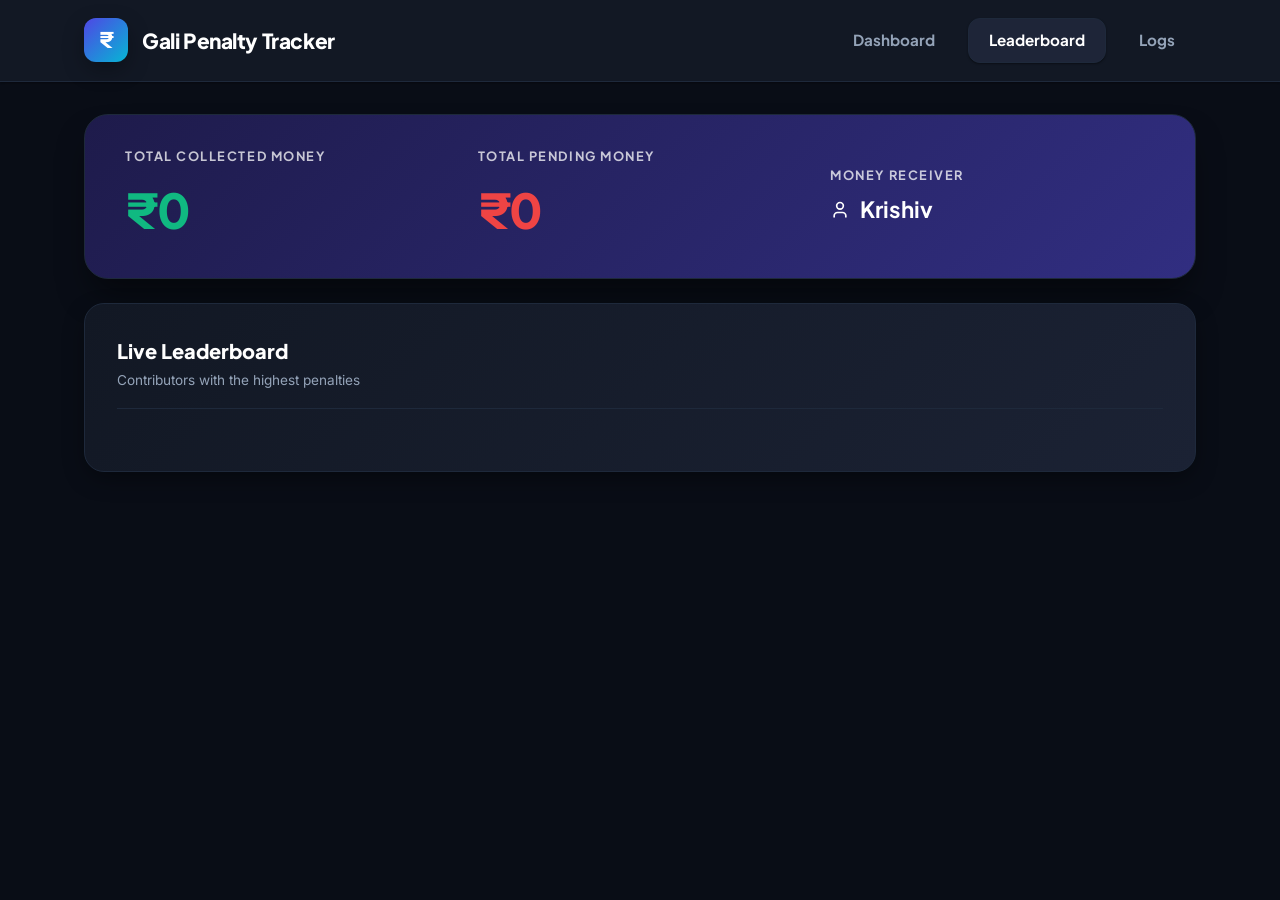
==== static/leaderboard.html @ d00251c5 "Initial commit" ====
<!DOCTYPE html>
<html lang="en" data-theme="light">
<head>
    <meta charset="UTF-8">
    <meta name="viewport" content="width=device-width, initial-scale=1.0">
    <meta http-equiv="Cache-Control" content="no-cache, no-store, must-revalidate" />
    <meta http-equiv="Pragma" content="no-cache" />
    <meta http-equiv="Expires" content="0" />
    <title>Leaderboard - Bad Word Penalty Tracker</title>
    <link rel="preconnect" href="https://fonts.googleapis.com">
    <link rel="preconnect" href="https://fonts.gstatic.com" crossorigin>
    <link href="https://fonts.googleapis.com/css2?family=Inter:wght@300;400;500;600;700&family=Outfit:wght@400;500;600;700&display=swap" rel="stylesheet">
    <link rel="stylesheet" href="style.css">
</head>
<body>

    <!-- Top Navigation -->
    <nav class="top-nav">
        <div class="container flex-between">
            <div class="brand">
                <div class="logo-circle">₹</div>
                <h1 class="brand-title">Gali Penalty Tracker</h1>
            </div>
            <div class="nav-links">
                <a href="index.html" class="nav-link">Dashboard</a>
                <a href="leaderboard.html" class="nav-link active">Leaderboard</a>
                <a href="transactions.html" class="nav-link">Logs</a>
            </div>
        </div>
    </nav>

    <main class="container" style="margin-top: 32px;">
        <!-- Financial Summary card -->
        <div class="summary-card" style="margin-top: 0; margin-bottom: 24px;">
            <div class="summary-item">
                <h4>Total Collected Money</h4>
                <div class="amount" id="totalCollectedText" style="color: #10b981;">₹0</div>
            </div>
            <div class="summary-item">
                <h4>Total Pending Money</h4>
                <div class="amount" id="totalPendingText" style="color: #ef4444;">₹0</div>
            </div>
            <div class="summary-item">
                <h4>Money Receiver</h4>
                <div class="receiver-name">
                    <svg xmlns="http://www.w3.org/2000/svg" width="20" height="20" viewBox="0 0 24 24" fill="none" stroke="currentColor" stroke-width="2">
                        <path d="M19 21v-2a4 4 0 0 0-4-4H9a4 4 0 0 0-4 4v2"/>
                        <circle cx="12" cy="7" r="4"/>
                    </svg>
                    <span>Krishiv</span>
                </div>
            </div>
        </div>

        <!-- Leaderboard card view -->
        <div class="card">
            <div class="card-header">
                <div>
                    <h3 class="card-title">Live Leaderboard</h3>
                    <p class="card-subtitle">Contributors with the highest penalties</p>
                </div>
            </div>
            <div class="leaderboard-list" id="leaderboardList">
                <!-- Dynamically populated via script -->
            </div>
        </div>
    </main>

    <script>
        async function fetchLeaderboard() {
            try {
                const res = await fetch('/api/members');
                const members = await res.json();
                renderLeaderboard(members);
            } catch (e) {
                console.error(e);
            }
        }

        function renderLeaderboard(members) {
            // Sort live data by Total Incurred Penalty (totalFine + paidFine) DESC
            members.sort((a, b) => {
                const totalA = (a.totalFine || 0) + (a.paidFine || 0);
                const totalB = (b.totalFine || 0) + (b.paidFine || 0);
                if (totalB !== totalA) {
                    return totalB - totalA;
                }
                return (b.violations || 0) - (a.violations || 0);
            });

            let totalPending = 0;
            let totalCollected = 0;
            members.forEach(m => {
                totalPending += (m.totalFine || 0);
                totalCollected += (m.paidFine || 0);
            });

            document.getElementById('totalPendingText').textContent = `₹${totalPending}`;
            document.getElementById('totalCollectedText').textContent = `₹${totalCollected}`;

            const list = document.getElementById('leaderboardList');
            list.innerHTML = '';
            
            const maxIncurred = Math.max(...members.map(m => (m.totalFine || 0) + (m.paidFine || 0)), 1);

            members.forEach((m, idx) => {
                const rank = idx + 1;
                let badgeClass = '';
                if (rank === 1) badgeClass = 'top-1';
                else if (rank === 2) badgeClass = 'top-2';
                else if (rank === 3) badgeClass = 'top-3';

                const totalIncurred = (m.totalFine || 0) + (m.paidFine || 0);
                const progressPercent = Math.min((totalIncurred / maxIncurred) * 100, 100);

                const html = `
                    <div class="leaderboard-item" style="flex-direction: column; align-items: stretch; gap: 12px;">
                        <div style="display: flex; align-items: center; gap: 16px; width: 100%;">
                            <div class="rank-badge ${badgeClass}">${rank}</div>
                            <div class="member-info">
                                <div class="member-name-row">
                                    <span class="member-name">${m.name}</span>
                                    <span class="member-fines" style="font-size: 0.9rem;">
                                        <strong style="color: var(--text-primary); margin-right: 12px;">Total Penalty: ₹${totalIncurred}</strong>
                                        <span style="color: #ef4444; margin-right: 8px;">Pending: ₹${m.totalFine || 0}</span>
                                        <span style="color: #10b981;">Paid: ₹${m.paidFine || 0}</span>
                                    </span>
                                </div>
                                <div class="progress-bar-container">
                                    <div class="progress-bar" style="width: ${progressPercent}%"></div>
                                </div>
                                <div style="font-size: 0.82rem; color: var(--text-secondary); margin-top: 4px; display: flex; gap: 16px; align-items: center; justify-content: space-between; flex-wrap: wrap;">
                                    <div style="display: flex; gap: 16px;">
                                        <span>${m.violations || 0} violation${m.violations === 1 ? '' : 's'}</span>
                                    </div>
                                </div>
                            </div>
                        </div>
                    </div>
                `;
                list.insertAdjacentHTML('beforeend', html);
            });
        }

        window.addEventListener('load', () => {
            fetchLeaderboard();
            setInterval(fetchLeaderboard, 2000);
        });
    </script>
</body>
</html>
---- static/style.css ----
@import url('https://fonts.googleapis.com/css2?family=Inter:wght@300;400;500;600;700&family=Outfit:wght@400;500;600;700&family=Plus+Jakarta+Sans:wght@400;500;600;700;800&display=swap');

:root {
    --bg-body: #090d16;
    --bg-card: #121824;
    --bg-card-hover: #1e2538;
    --bg-sidebar: #121824;
    --text-primary: #ffffff;
    --text-secondary: #94a3b8;
    --text-muted: #64748b;
    --accent-primary: #4f46e5;
    --accent-primary-hover: #4338ca;
    --accent-secondary: #06b6d4;
    --border-color: #1e293b;
    --input-bg: #1e263d;
    --shadow-sm: 0 1px 2px 0 rgba(0, 0, 0, 0.4);
    --shadow-md: 0 8px 24px -4px rgba(0, 0, 0, 0.45);
    --shadow-lg: 0 20px 32px -8px rgba(0, 0, 0, 0.5);
    --badge-top-1: #f59e0b;
    --badge-top-2: #94a3b8;
    --badge-top-3: #d97706;
    --gradient-accent: linear-gradient(135deg, #4f46e5, #06b6d4);
    --gradient-header: linear-gradient(135deg, #1e1b4b, #312e81);
    --gradient-card: linear-gradient(135deg, #121824, #1b2234);
}

* {
    box-sizing: border-box;
    margin: 0;
    padding: 0;
    transition: background-color 0.25s ease, color 0.25s ease, border-color 0.25s ease, transform 0.2s ease;
}

body {
    font-family: 'Inter', sans-serif;
    background-color: var(--bg-body);
    color: var(--text-primary);
    min-height: 100vh;
    display: flex;
    flex-direction: column;
    padding-bottom: 60px;
    line-height: 1.5;
}

h1, h2, h3, h4 {
    font-family: 'Plus Jakarta Sans', sans-serif;
    font-weight: 700;
}

.container {
    width: 100%;
    max-width: 1160px;
    margin: 0 auto;
    padding: 0 24px;
}

.flex-between {
    display: flex;
    align-items: center;
    justify-content: space-between;
}

/* Nav styles */
.top-nav {
    background-color: #121824;
    border-bottom: 1px solid var(--border-color);
    padding: 18px 0;
    position: sticky;
    top: 0;
    z-index: 50;
    box-shadow: var(--shadow-sm);
}

.brand {
    display: flex;
    align-items: center;
    gap: 14px;
}

.logo-circle {
    width: 44px;
    height: 44px;
    border-radius: 12px;
    background: var(--gradient-accent);
    display: flex;
    align-items: center;
    justify-content: center;
    color: #ffffff;
    font-weight: 800;
    font-family: 'Plus Jakarta Sans', sans-serif;
    font-size: 1.35rem;
    box-shadow: var(--shadow-md);
}

.brand-title {
    font-size: 1.3rem;
    letter-spacing: -0.02em;
    color: #ffffff;
    font-weight: 800;
}

.nav-links {
    display: flex;
    gap: 12px;
    align-items: center;
}

.nav-link {
    font-family: 'Plus Jakarta Sans', sans-serif;
    font-weight: 700;
    font-size: 0.95rem;
    color: #94a3b8;
    text-decoration: none;
    padding: 10px 20px;
    border-radius: 12px;
    display: flex;
    align-items: center;
    gap: 8px;
    border: 1px solid transparent;
}

.nav-link:hover {
    background-color: var(--bg-card-hover);
    color: #ffffff;
}

.nav-link.active {
    background-color: var(--bg-card-hover);
    color: #ffffff;
    border-color: var(--border-color);
    box-shadow: var(--shadow-sm);
}

/* Base components */
.summary-card {
    background: var(--gradient-header);
    border: 1px solid var(--border-color);
    border-radius: 24px;
    padding: 32px 40px;
    color: #ffffff;
    margin-top: 36px;
    margin-bottom: 36px;
    box-shadow: var(--shadow-lg);
    display: grid;
    grid-template-columns: repeat(auto-fit, minmax(240px, 1fr));
    gap: 28px;
    align-items: center;
}

.summary-item h4 {
    font-size: 0.8rem;
    text-transform: uppercase;
    letter-spacing: 0.12em;
    color: rgba(255, 255, 255, 0.75);
    margin-bottom: 8px;
    font-weight: 700;
}

.summary-item .amount {
    font-size: 3rem;
    font-weight: 800;
    font-family: 'Plus Jakarta Sans', sans-serif;
    letter-spacing: -0.03em;
    color: #ffffff;
}

.summary-item .receiver-name {
    font-size: 1.4rem;
    font-weight: 700;
    display: flex;
    align-items: center;
    gap: 10px;
    margin-top: 4px;
    font-family: 'Plus Jakarta Sans', sans-serif;
    color: #ffffff;
}

.summary-actions {
    display: flex;
    gap: 14px;
    justify-content: flex-end;
    align-items: center;
}

.btn {
    display: inline-flex;
    align-items: center;
    justify-content: center;
    padding: 12px 24px;
    border-radius: 12px;
    font-family: 'Plus Jakarta Sans', sans-serif;
    font-weight: 700;
    font-size: 0.95rem;
    cursor: pointer;
    border: none;
    text-decoration: none;
    gap: 10px;
    box-shadow: var(--shadow-sm);
}

.btn:active { transform: scale(0.96); }

.btn-primary {
    background: var(--gradient-accent);
    color: #ffffff;
    box-shadow: 0 4px 14px 0 rgba(79, 70, 229, 0.35);
}

.btn-primary:hover {
    transform: translateY(-2px);
    box-shadow: 0 6px 20px 0 rgba(79, 70, 229, 0.45);
}

.btn-outline {
    background: var(--bg-card);
    border: 1px solid var(--border-color);
    color: #ffffff;
}

.btn-outline:hover {
    background: var(--bg-card-hover);
    border-color: #475569;
}

.btn-danger {
    background-color: #dc2626;
    color: #ffffff;
}

.btn-danger:hover { background-color: #b91c1c; }

/* Grid Dashboard */
.card {
    background: var(--gradient-card);
    border: 1px solid var(--border-color);
    border-radius: 20px;
    padding: 32px;
    box-shadow: var(--shadow-md);
    display: flex;
    flex-direction: column;
    gap: 24px;
    height: 100%;
    margin-bottom: 32px;
}

.card-header {
    display: flex;
    align-items: center;
    justify-content: space-between;
    border-bottom: 1px solid var(--border-color);
    padding-bottom: 18px;
    margin-bottom: 6px;
}

.card-title {
    font-size: 1.25rem;
    display: flex;
    align-items: center;
    gap: 10px;
    color: #ffffff;
    font-weight: 800;
}

.card-subtitle {
    font-size: 0.85rem;
    color: #94a3b8;
    margin-top: 4px;
}

/* Leaderboard view */
.leaderboard-list {
    display: flex;
    flex-direction: column;
    gap: 14px;
}

.leaderboard-item {
    display: flex;
    align-items: center;
    gap: 16px;
    padding: 16px 24px;
    background-color: var(--bg-card-hover);
    border-radius: 14px;
    border: 1px solid transparent;
}

.leaderboard-item:hover {
    border-color: #334155;
    background-color: var(--bg-card);
    transform: translateX(3px);
    box-shadow: var(--shadow-sm);
}

.rank-badge {
    width: 38px;
    height: 38px;
    border-radius: 50%;
    display: flex;
    align-items: center;
    justify-content: center;
    font-family: 'Plus Jakarta Sans', sans-serif;
    font-weight: 800;
    font-size: 1.05rem;
    flex-shrink: 0;
    background: var(--bg-body);
    color: var(--text-secondary);
}

.rank-badge.top-1 { background-color: var(--badge-top-1); color: #111827; }
.rank-badge.top-2 { background-color: var(--badge-top-2); color: #111827; }
.rank-badge.top-3 { background-color: var(--badge-top-3); color: #ffffff; }

.member-info {
    flex-grow: 1;
    display: flex;
    flex-direction: column;
    gap: 6px;
}

.member-name-row {
    display: flex;
    justify-content: space-between;
    align-items: baseline;
}

.member-name {
    font-weight: 700;
    font-size: 1.1rem;
    font-family: 'Plus Jakarta Sans', sans-serif;
    color: #ffffff;
}

.member-fines {
    font-family: 'Plus Jakarta Sans', sans-serif;
    font-weight: 800;
    font-size: 1.25rem;
    color: var(--accent-secondary);
}

.progress-bar-container {
    width: 100%;
    height: 8px;
    background-color: var(--border-color);
    border-radius: 4px;
    overflow: hidden;
}

.progress-bar {
    height: 100%;
    border-radius: 4px;
    background: var(--gradient-accent);
    width: 0%;
}

/* Members grid view */
.members-grid {
    display: grid;
    grid-template-columns: repeat(auto-fill, minmax(230px, 1fr));
    gap: 20px;
}

.member-card {
    background-color: var(--bg-card-hover);
    border: 1px solid var(--border-color);
    border-radius: 16px;
    padding: 24px;
    display: flex;
    flex-direction: column;
    justify-content: space-between;
    gap: 18px;
    box-shadow: var(--shadow-sm);
}

.member-card:hover {
    border-color: #3b82f6;
    background-color: var(--bg-card);
    transform: translateY(-4px);
    box-shadow: var(--shadow-md);
}

.member-card-top {
    display: flex;
    justify-content: space-between;
    align-items: flex-start;
}

.member-card-title {
    font-weight: 700;
    font-size: 1.1rem;
    font-family: 'Plus Jakarta Sans', sans-serif;
    color: #ffffff;
}

.member-card-subtitle {
    font-size: 0.85rem;
    color: #94a3b8;
    margin-top: 4px;
}

.member-card-fines {
    font-family: 'Plus Jakarta Sans', sans-serif;
    font-weight: 700;
    font-size: 1.15rem;
    color: var(--accent-secondary);
}

.member-card-actions {
    display: flex;
    gap: 10px;
}

/* Log Tables */
.table-responsive {
    width: 100%;
    overflow-x: auto;
    border-radius: 16px;
    border: 1px solid var(--border-color);
    background: var(--bg-card);
}

table {
    width: 100%;
    border-collapse: collapse;
    text-align: left;
    font-size: 0.95rem;
}

th {
    background-color: var(--bg-card-hover);
    padding: 16px 20px;
    font-family: 'Plus Jakarta Sans', sans-serif;
    font-weight: 700;
    color: #94a3b8;
    border-bottom: 1px solid var(--border-color);
}

td {
    padding: 16px 20px;
    border-bottom: 1px solid var(--border-color);
    color: #e2e8f0;
}

tr:hover td { background-color: var(--bg-card-hover); }

/* Modals */
.modal-backdrop {
    position: fixed;
    top: 0;
    left: 0;
    width: 100%;
    height: 100%;
    background-color: rgba(9, 13, 22, 0.6);
    backdrop-filter: blur(12px);
    z-index: 100;
    display: flex;
    align-items: center;
    justify-content: center;
    opacity: 0;
    pointer-events: none;
}

.modal-backdrop.active { opacity: 1; pointer-events: all; }

.modal {
    background-color: var(--bg-card);
    border: 1px solid var(--border-color);
    border-radius: 24px;
    width: 90%;
    max-width: 440px;
    padding: 32px;
    box-shadow: var(--shadow-lg);
    transform: translateY(20px);
    display: flex;
    flex-direction: column;
    gap: 20px;
}

.modal-backdrop.active .modal { transform: translateY(0); }

.modal-header {
    display: flex;
    justify-content: space-between;
    align-items: center;
    border-bottom: 1px solid var(--border-color);
    padding-bottom: 16px;
}

.modal-title {
    font-size: 1.35rem;
    font-weight: 800;
    font-family: 'Plus Jakarta Sans', sans-serif;
    color: #ffffff;
}

.modal-close {
    background: transparent;
    border: none;
    color: #94a3b8;
    font-size: 1.6rem;
    cursor: pointer;
    width: 36px;
    height: 36px;
    border-radius: 50%;
    display: flex;
    align-items: center;
    justify-content: center;
}

.modal-close:hover { background-color: var(--bg-card-hover); color: #ffffff; }

.form-group {
    display: flex;
    flex-direction: column;
    gap: 8px;
}

.form-label {
    font-size: 0.85rem;
    font-weight: 600;
    color: #94a3b8;
    font-family: 'Plus Jakarta Sans', sans-serif;
}

.form-select {
    background-color: var(--input-bg);
    border: 1px solid var(--border-color);
    color: #ffffff;
    padding: 14px;
    border-radius: 12px;
    font-family: 'Inter', sans-serif;
    font-size: 0.95rem;
    width: 100%;
    outline: none;
    cursor: pointer;
}

.form-select:focus {
    border-color: #3b82f6;
    box-shadow: 0 0 0 4px rgba(59, 130, 246, 0.15);
}

.modal-footer {
    display: flex;
    justify-content: flex-end;
    gap: 12px;
    margin-top: 8px;
}
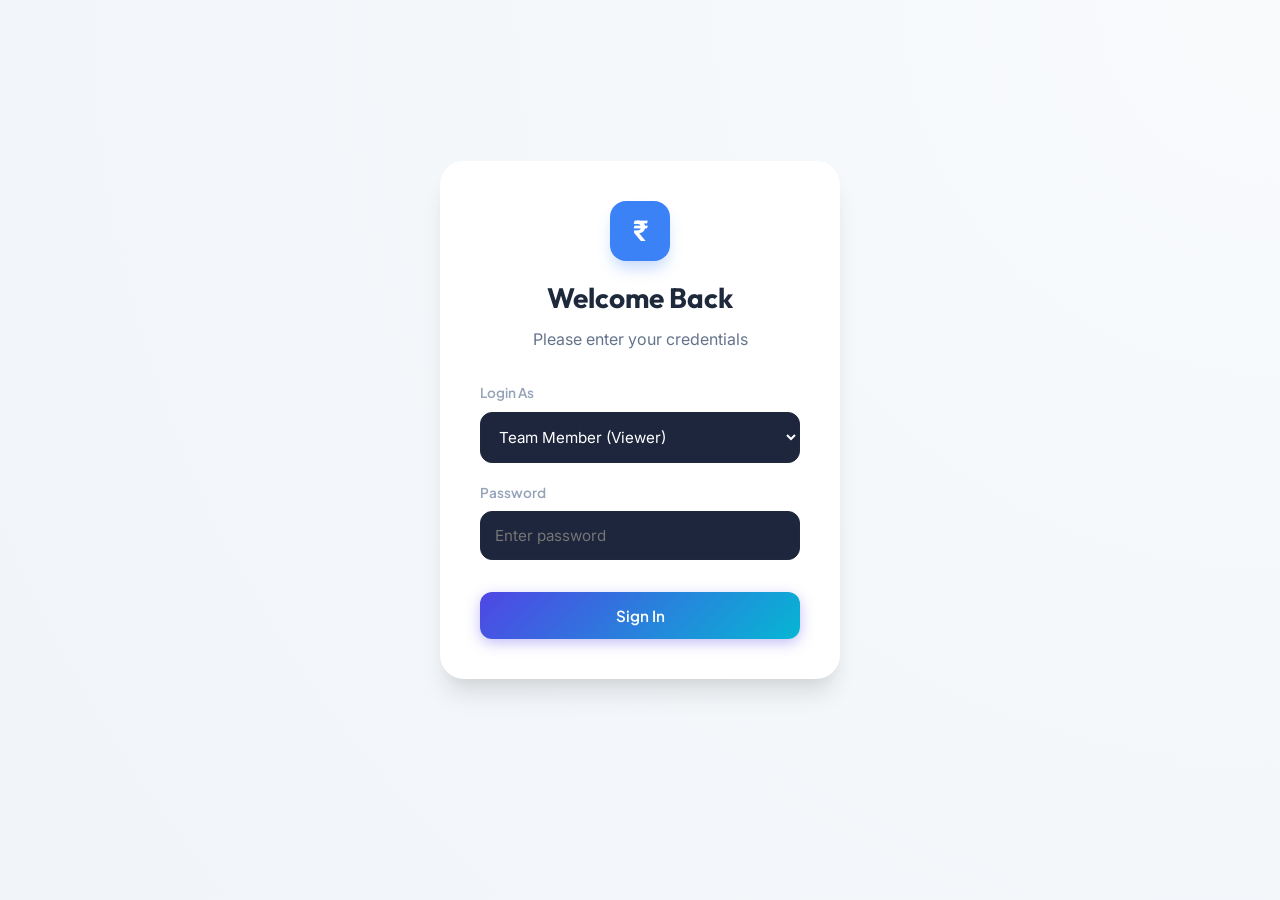
==== commit 744660fd: "Add missing login, logout, and Vercel configuration files" ====
--- a/static/leaderboard.html
+++ b/static/leaderboard.html
@@ -25,6 +25,7 @@
                 <a href="index.html" class="nav-link">Dashboard</a>
                 <a href="leaderboard.html" class="nav-link active">Leaderboard</a>
                 <a href="transactions.html" class="nav-link">Logs</a>
+                <a href="#" class="nav-link" onclick="logout()">Logout</a>
             </div>
         </div>
     </nav>
@@ -67,6 +68,17 @@
     </main>
 
     <script>
+        // Auth check
+        const userRole = localStorage.getItem('userRole');
+        if (!userRole) {
+            window.location.href = 'login.html';
+        }
+
+        function logout() {
+            localStorage.removeItem('userRole');
+            window.location.href = 'login.html';
+        }
+
         async function fetchLeaderboard() {
             try {
                 const res = await fetch('/api/members');
